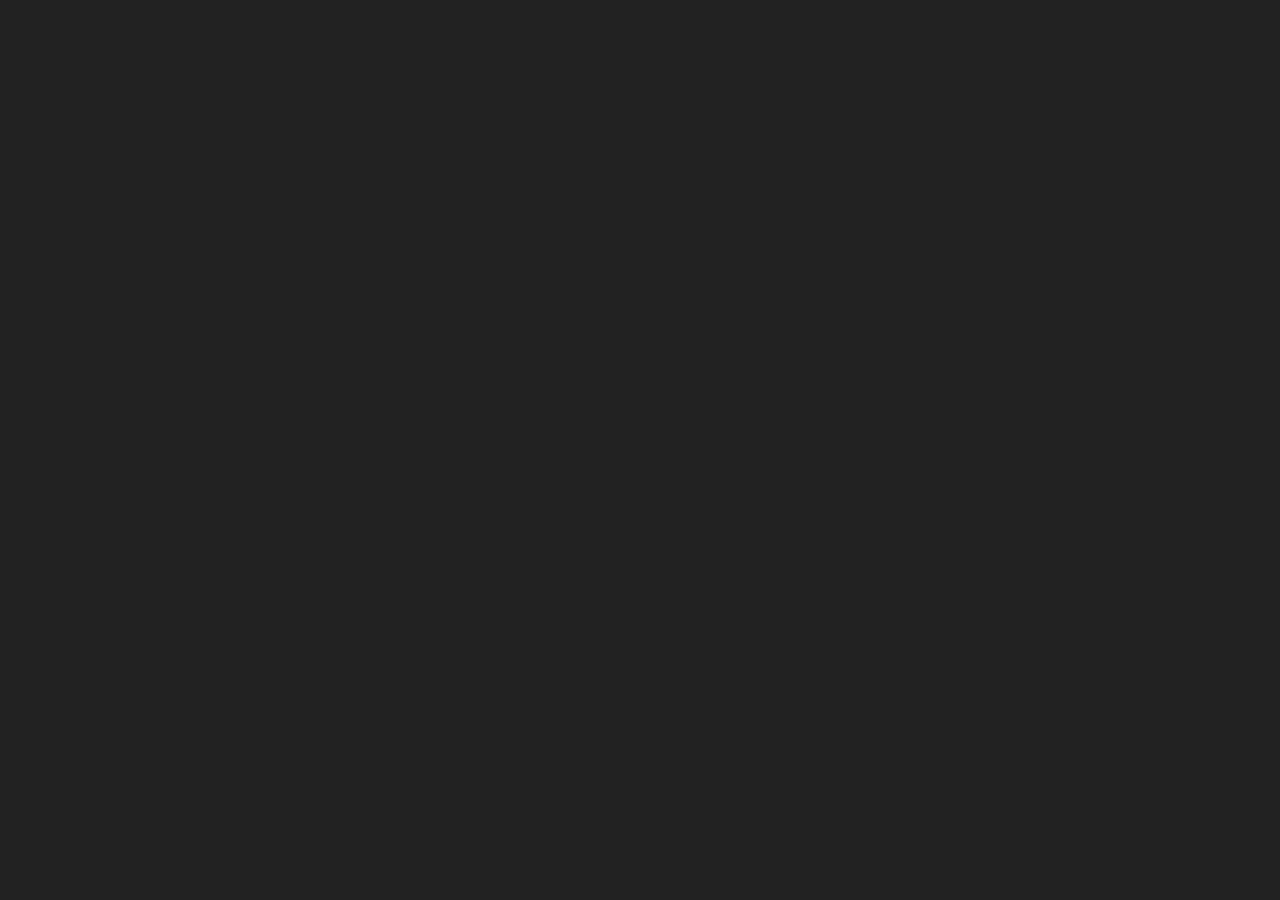
==== src/templates/game.html @ 0d96859b "Add initial game assets and HTML templates - Added image assets for game (car, card, dollar-coin, go" ====
<!DOCTYPE html>
<html lang="en">
<head>
    <meta charset="UTF-8">
    <meta name="viewport" content="width=device-width, initial-scale=1.0">
    <link rel="stylesheet" href="/src/static/css/style.css">
    <title>Document</title>
</head>
<body>
    
</body>
</html>
---- src/static/css/style.css ----
*:not(head, head *, style, script, svg, svg *),
*:not(head, head *, style, script, svg, svg *)::before,
*:not(head, head *, style, script, svg, svg *)::after {
	all: unset;
	box-sizing: border-box;
}

@charset "UTF-8";

body,
html {
	text-size-adjust: 100%;
	-webkit-text-size-adjust: 100%;
	-webkit-tap-highlight-color: transparent;
	text-rendering: optimizeLegibility;
	overflow-x: hidden;
	scrollbar-width: thin;
	scrollbar-color: gray black;
}

body {
	display: flex;
	flex-direction: column;
	align-items: center;
	justify-content: center;
	width: 100%;
	height: 100%;
	min-height: 100vh;
	margin: 0;
	background-color: #222;
	font: normal normal 400 16px / 150% sans-serif;
	color: #444;
}

article {
	width: 100%;
	display: flex;
	flex-direction: column;
	align-items: center;
	justify-content: flex-start;
}

article .sectionWrapper {
	width: 100%;
	display: flex;
	flex-direction: column;
	align-items: center;
	justify-content: flex-start;
	padding: 0 20px;
}

article #_boxes {
	width: 100%;
	max-width: 1265px;
	display: flex;
	flex-direction: column;
	align-items: center;
	justify-content: center;
	padding: 25px 0;
}

article #_boxes ul {
	width: 100%;
	display: flex;
	flex-direction: row;
	align-items: stretch;
	justify-content: space-between;
	flex-wrap: wrap;
	row-gap: 25px;
}

article #_boxes ul li {
	width: calc((100% / 3) - 10px);
	position: relative;
	display: flex;
	flex-direction: column;
	align-items: center;
	justify-content: center;
	padding: 25px;
	border-radius: 8px;
	z-index: 1;
	overflow: visible;
}

article #_boxes ul li:nth-child(1) {
	--cardAccent: #3f9f47;
}

article #_boxes ul li:nth-child(2) {
	--cardAccent: #ff3636;
}

article #_boxes ul li:nth-child(3) {
	--cardAccent: #00a9ff;
}

article #_boxes ul li::after {
	position: absolute;
	width: calc(100% - 50px);
	height: calc(100% - 50px);
	z-index: -2;
	border-radius: 8px;
	background-color: black;
	filter: drop-shadow(0px 0px 35px var(--cardAccent)) hue-rotate(0deg);
	content: "";
}

article #_boxes ul li:nth-child(1)::after {
	animation: hue-rotate-special 7s linear infinite reverse;
}

article #_boxes ul li:nth-child(2)::after {
	animation: hue-rotate-special 9s linear infinite;
}

article #_boxes ul li:nth-child(3)::after {
	animation: hue-rotate-special 5s linear infinite alternate-reverse;
}

@keyframes hue-rotate-special {
	to {
		filter: drop-shadow(0px 0px 35px var(--cardAccent)) hue-rotate(360deg);
	}
}

article #_boxes ul li svg {
	position: absolute;
	inset: 0;
	width: 100%;
	height: 100%;
	pointer-events: none;
	z-index: -1;
}

article #_boxes ul li:nth-child(1) svg {
	stroke-dasharray: 331 66;
	animation: dash 7s linear infinite reverse;
}

article #_boxes ul li:nth-child(2) svg {
	stroke-dasharray: 307 131;
	animation: dash2 9s linear infinite;
}

article #_boxes ul li:nth-child(3) svg {
	stroke-dasharray: 309 154;
	animation: dash3 5s linear infinite alternate-reverse;
}

@keyframes dash {
	to {
		stroke-dashoffset: -397px;
		filter: hue-rotate(360deg);
	}
}

@keyframes dash2 {
	to {
		stroke-dashoffset: -438px;
		filter: hue-rotate(360deg);
	}
}

@keyframes dash3 {
	to {
		stroke-dashoffset: -463px;
		filter: hue-rotate(360deg);
	}
}

article #_boxes ul li figure {
	position: relative;
	background-color: #ccc;
	border-radius: 8px;
	width: 100%;
	display: flex;
	flex-direction: column;
	align-items: center;
	justify-content: center;
	padding: 35px;
	z-index: 1;
}

article #_boxes ul li figure::after {
	position: absolute;
	top: -15px;
	right: -15px;
	width: 70px;
	height: 70px;
	border: 20px solid var(--cardAccent);
	border-radius: 100%;
	pointer-events: none;
	z-index: 1;
	content: "";
}

article #_boxes ul li figure h2 {
	color: black;
	font-weight: 700;
	line-height: 110%;
	text-transform: capitalize;
	font-size: 250%;
    margin-top: 20px;
	margin-bottom: 20px;
}

article #_boxes ul li figure a {
	position: relative;
	display: flex;
	flex-direction: row;
	align-items: center;
	justify-content: space-between;
	margin-top: 25px;
	background-color: var(--cardAccent);
	padding: 7px 17px;
	cursor: pointer;
	border-radius: 4px;
	overflow: hidden;
	z-index: 1;
}

article #_boxes ul li figure a::after {
	position: absolute;
	right: calc(100% + 1px);
	bottom: 0;
	width: 100%;
	height: 100%;
	background-color: rgba(255, 255, 255, 0.374);
	border-radius: 4px;
	transition: all 0.3s ease;
	z-index: -1;
	content: "";
}

article #_boxes ul li figure a:hover::after {
	right: 0;
	transition: all 0.3s ease;
}

article #_boxes ul li:nth-child(1) figure a,
article #_boxes ul li:nth-child(1) figure::after {
	animation: hue-rotate 7s linear infinite reverse;
}

article #_boxes ul li:nth-child(2) figure a,
article #_boxes ul li:nth-child(2) figure::after {
	animation: hue-rotate 9s linear infinite;
}

article #_boxes ul li:nth-child(3) figure a,
article #_boxes ul li:nth-child(3) figure::after {
	animation: hue-rotate 5s linear infinite alternate-reverse;
}

@keyframes hue-rotate {
	to {
		filter: hue-rotate(360deg);
	}
}

article #_boxes ul li figure a em {
	color: white;
	font-weight: 500;
	margin-right: 10px;
}

article #_boxes ul li figure a i {
	display: flex;
	flex-direction: row;
	align-items: center;
	justify-content: space-between;
	color: white;
	position: relative;
	top: 1px;
	transition: all 0.3s ease;
}


article #_boxes ul li figure a:hover i {
	margin-left: 10px;
	transition: all 0.3s ease;
}

article #_boxes ul li figure .card-select {
    /* Igual que el botón anterior */
    position: relative;
    display: flex;
    align-items: center;
    justify-content: center;
    margin-top: 25px;
    background-color: var(--cardAccent);
    padding: 15px 25px;
    cursor: pointer;
    border-radius: 4px;
    overflow: hidden;
    z-index: 1;
    transition: background 0.3s;
}


article #_boxes ul li figure .card-select:hover {
    background-color: rgba(68, 119, 36, 0.202);
}

@media (max-width: 1050px) {
	article #_boxes ul li {
		width: 100%;
	}
}

@media (max-width: 900px) {
	article #_boxes ul li figure h2 {
		font-size: 200%;
	}
}

@media (max-width: 450px) {
	article #_boxes ul li figure::after {
		width: 50px;
		height: 50px;
		border: 15px solid var(--cardAccent);
	}
}
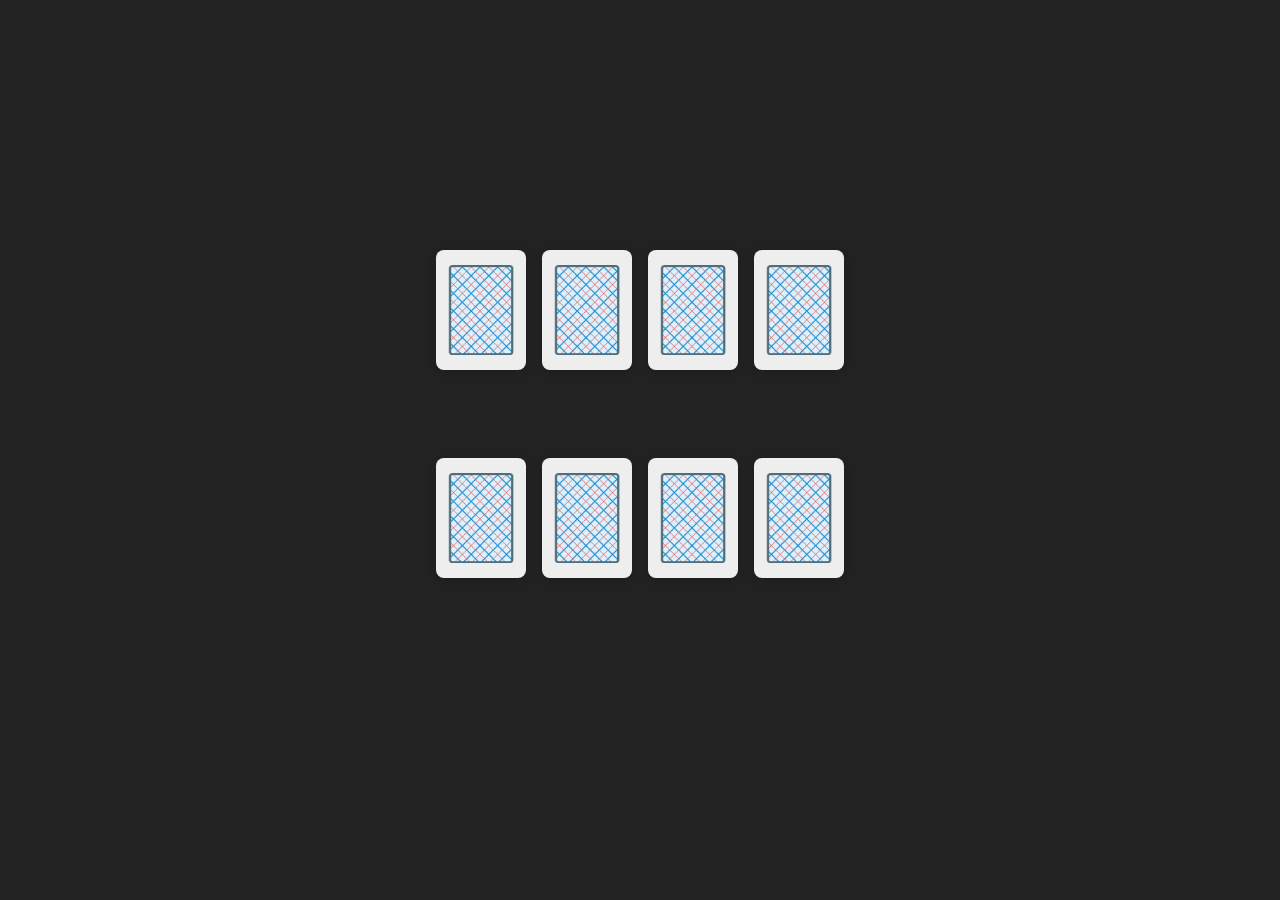
==== commit 80368444: "Add memory game functionality with dynamic card selection and styling" ====
--- a/src/templates/game.html
+++ b/src/templates/game.html
@@ -1,12 +1,15 @@
 <!DOCTYPE html>
 <html lang="en">
 <head>
-    <meta charset="UTF-8">
-    <meta name="viewport" content="width=device-width, initial-scale=1.0">
-    <link rel="stylesheet" href="/src/static/css/style.css">
-    <title>Document</title>
+    <meta charset="UTF-8" />
+    <meta name="viewport" content="width=device-width, initial-scale=1.0" />
+    <link rel="stylesheet" href="/src/static/css/style.css" />
+    <title>Memory Game</title>
 </head>
 <body>
-    
+    <main>
+        <section id="game-board"></section>
+    </main>
+    <script src="/src/static/js/game.js"></script>
 </body>
 </html>
--- a/src/static/css/style.css
+++ b/src/static/css/style.css
@@ -1,3 +1,5 @@
+@charset "UTF-8";
+
 *:not(head, head *, style, script, svg, svg *),
 *:not(head, head *, style, script, svg, svg *)::before,
 *:not(head, head *, style, script, svg, svg *)::after {
@@ -5,7 +7,6 @@
 	box-sizing: border-box;
 }
 
-@charset "UTF-8";
 
 body,
 html {
@@ -302,6 +303,53 @@
     background-color: rgba(68, 119, 36, 0.202);
 }
 
+/* Puedes agregar esto a style.css */
+.memory-card {
+    position: relative;
+    width: 100%;
+    height: 120px;
+    background: #eee;
+    border-radius: 8px;
+    box-shadow: 0 2px 8px rgba(0,0,0,0.15);
+    display: flex;
+    align-items: center;
+    justify-content: center;
+    cursor: pointer;
+    user-select: none;
+    overflow: hidden;
+}
+.memory-card img {
+    transition: opacity 0.3s;
+}
+.memory-card.flipped .card-back {
+    display: none;
+}
+.memory-card.flipped .card-front {
+    display: block;
+}
+.card-back {
+    display: block;
+}
+.card-front {
+    display: none;
+}
+
+#game-board {
+    width: 100%;
+    max-width: 600px;
+    margin: 0 auto;
+    min-height: 400px;
+    display: grid;
+}
+
+.memory-card {
+    aspect-ratio: 3/4;
+    min-width: 0;
+    min-height: 0;
+}
+
+
+
 @media (max-width: 1050px) {
 	article #_boxes ul li {
 		width: 100%;
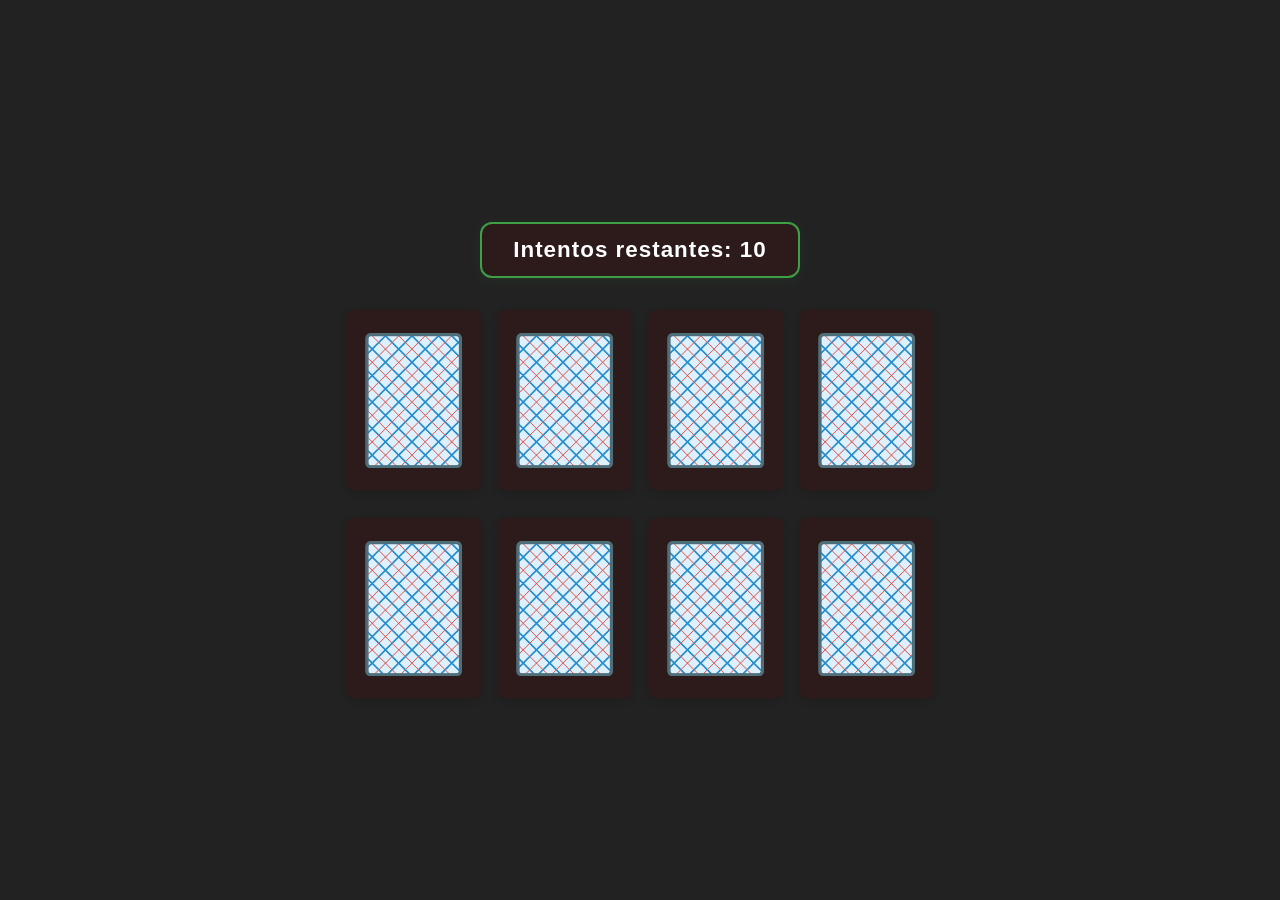
==== commit e949a66c: "Add error tracking and modal notifications to the memory game - Implemented error tracking with a ma" ====
--- a/src/templates/game.html
+++ b/src/templates/game.html
@@ -8,8 +8,12 @@
 </head>
 <body>
     <main>
+        <div id="attempts-banner"></div>
         <section id="game-board"></section>
     </main>
+    <div id="modal-overlay" style="display:none;">
+        <div id="modal-message"></div>
+    </div>
     <script src="/src/static/js/game.js"></script>
 </body>
 </html>
--- a/src/static/css/style.css
+++ b/src/static/css/style.css
@@ -102,6 +102,7 @@
 	z-index: -2;
 	border-radius: 8px;
 	background-color: black;
+	opacity: 0.50;
 	filter: drop-shadow(0px 0px 35px var(--cardAccent)) hue-rotate(0deg);
 	content: "";
 }
@@ -305,10 +306,10 @@
 
 /* Puedes agregar esto a style.css */
 .memory-card {
-    position: relative;
+    perspective: 800px;
     width: 100%;
-    height: 120px;
-    background: #eee;
+    height: 180px;
+    background: #2d1a1aff;
     border-radius: 8px;
     box-shadow: 0 2px 8px rgba(0,0,0,0.15);
     display: flex;
@@ -317,21 +318,41 @@
     cursor: pointer;
     user-select: none;
     overflow: hidden;
-}
-.memory-card img {
-    transition: opacity 0.3s;
-}
-.memory-card.flipped .card-back {
-    display: none;
-}
-.memory-card.flipped .card-front {
-    display: block;
-}
+    position: relative;
+}
+
+.card-inner {
+    width: 100%;
+    height: 100%;
+    position: relative;
+    transition: transform 0.6s cubic-bezier(.4,2,.3,1);
+    transform-style: preserve-3d;
+}
+
+.memory-card.flipped .card-inner {
+    transform: rotateY(180deg);
+}
+
+.card-back, .card-front {
+    position: absolute;
+    width: 100%;
+    height: 100%;
+    left: 0;
+    top: 0;
+    backface-visibility: hidden;
+    object-fit: contain;
+    border-radius: 8px;
+}
+
 .card-back {
-    display: block;
-}
+    z-index: 2;
+    background: #2d1a1aff;
+}
+
 .card-front {
-    display: none;
+    transform: rotateY(180deg);
+    z-index: 1;
+    background: #fff;
 }
 
 #game-board {
@@ -348,7 +369,114 @@
     min-height: 0;
 }
 
-
+.welcome-box {
+    background: #222;
+    border-left: 1px solid var(--cardAccent, #3f9f47);
+    border-radius: 12px;
+    padding: 22px 32px;
+    margin: 0 auto 28px auto;
+    max-width: 520px;
+    text-align: center;
+    font-size: 1.25rem;
+    font-weight: 600;
+    color: #fff;
+    box-shadow: 0 2px 16px var(--cardAccent, #3f9f4724);
+    letter-spacing: 1px;
+    transition: border-color 0.5s;
+    animation: welcome-accent 7s linear infinite;
+}
+
+@keyframes welcome-accent {
+    0%   { border-left-color: #3f9f47; }
+    33%  { border-left-color: #ff3636; }
+    66%  { border-left-color: #00a9ff; }
+    100% { border-left-color: #3f9f47; }
+}
+
+.header-box {
+    background: #222;
+    border-radius: 12px;
+    padding: 32px 24px 18px 24px;
+    margin: 0 auto 24px auto;
+    max-width: 520px;
+    text-align: center;
+    box-shadow: 0 2px 16px rgba(255, 255, 255, 0.18);
+}
+
+.header-box h1 {
+    color: #fff;
+    font-size: 3rem;
+    font-weight: 800;
+    margin-bottom: 18px;
+    letter-spacing: 2px;
+}
+
+h3 {
+	color: #fff;
+    font-size: 2rem;
+    font-weight: 600;
+    margin-bottom: 0;
+    letter-spacing: 1px;
+}
+
+.memory-card.match {
+	box-shadow: 0 0 24px 8px #3f9f47;
+	border: 2px solid #3f9f47;
+	transition: box-shadow 0.3s, border 0.3s;
+}
+
+.memory-card.nomatch {
+	box-shadow: 0 0 24px 8px #ff3636;
+	border: 2px solid #ff3636;
+	transition: box-shadow 0.3s, border 0.3s;
+}
+
+#attempts-banner {
+    display: flex;
+    align-items: center;
+    justify-content: center;
+    position: static;
+    left: auto;
+    transform: none;
+    text-align: center;
+    font-size: 1.4rem;
+    font-weight: 700;
+    color: #fff;
+    background: #2d1a1a;
+    border-radius: 12px;
+    margin: 32px auto 32px auto;
+    max-width: 320px;
+    padding: 14px 0;
+    box-shadow: 0 2px 12px rgba(63,159,71,0.12);
+    border: 2px solid #3f9f47;
+    letter-spacing: 1px;
+}
+
+#attempts-banner.fail {
+    background: #ff3636;
+    border-color: #ff3636;
+    box-shadow: 0 0 24px 8px #ff3636;
+}
+
+#modal-overlay {
+    position: fixed;
+    top: 0; left: 0; right: 0; bottom: 0;
+    background: rgba(0,0,0,0.7);
+    display: flex;
+    align-items: center;
+    justify-content: center;
+    z-index: 9999;
+}
+#modal-message {
+    background: #222;
+    color: #fff;
+    padding: 32px 48px;
+    border-radius: 16px;
+    font-size: 2rem;
+    font-weight: 800;
+    text-align: center;
+    box-shadow: 0 2px 24px #3f9f47;
+}
 
 @media (max-width: 1050px) {
 	article #_boxes ul li {
@@ -369,3 +497,4 @@
 		border: 15px solid var(--cardAccent);
 	}
 }
+
